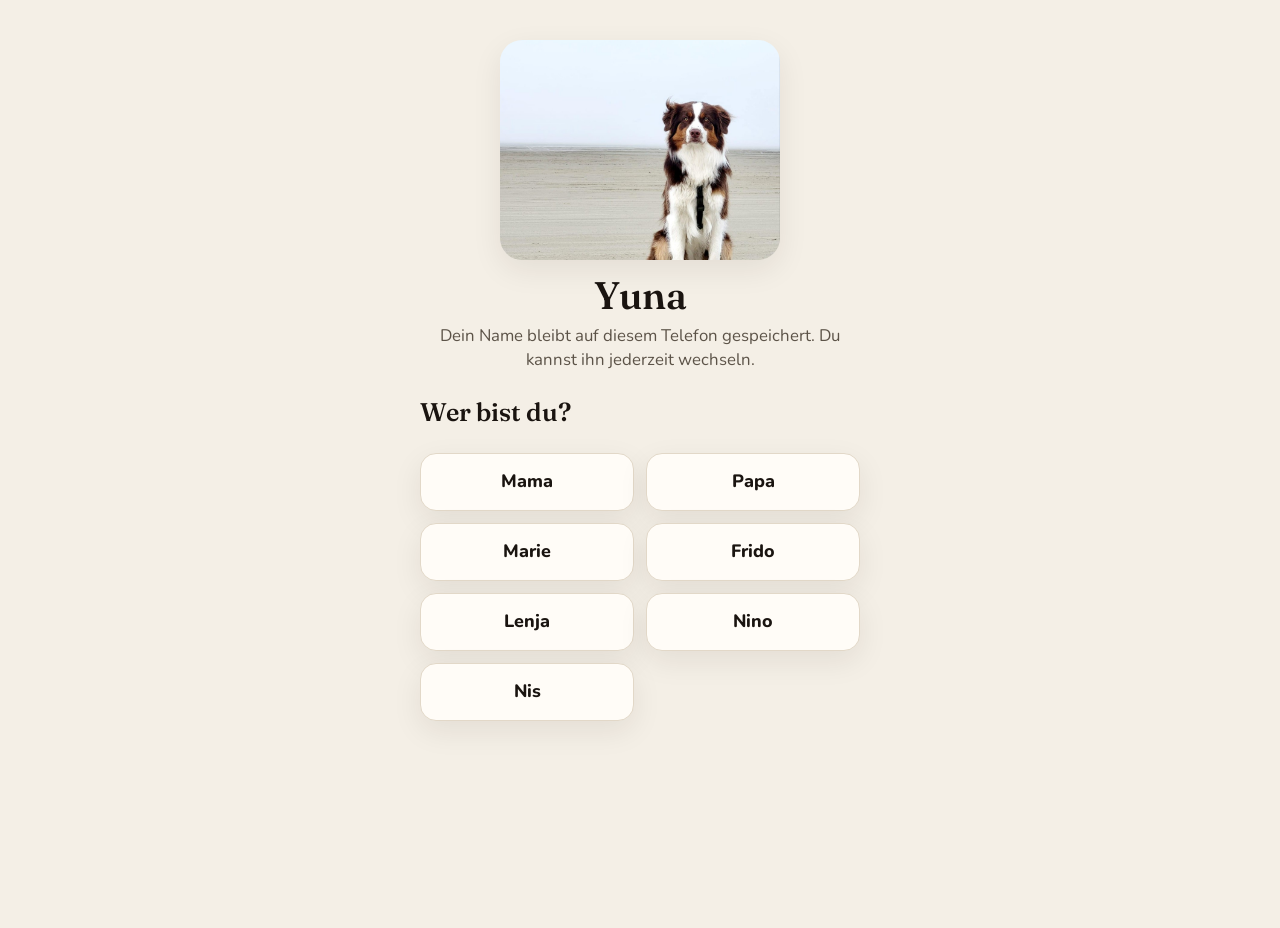
==== index.html @ d3ae162a "Yuna Handy-Fix" ====
<!doctype html>
<html lang="de">
  <head>
    <meta charset="UTF-8" />
    <meta
      name="viewport"
      content="width=device-width, initial-scale=1, viewport-fit=cover"
    />
    <meta name="theme-color" content="#F4EFE6" />
    <meta name="apple-mobile-web-app-capable" content="yes" />
    <meta name="mobile-web-app-capable" content="yes" />
    <meta name="apple-mobile-web-app-title" content="Yuna" />
    <meta
      name="description"
      content="Familien-App für Yunas Betreuung an Ausnahmetagen."
    />
    <link rel="icon" href="./favicon.svg" type="image/svg+xml" />
    <link rel="apple-touch-icon" href="./apple-touch-icon.png" />
    <link rel="preconnect" href="https://fonts.googleapis.com" />
    <link rel="preconnect" href="https://fonts.gstatic.com" crossorigin />
    <link
      href="https://fonts.googleapis.com/css2?family=Fraunces:opsz,wght@9..144,560;9..144,650&family=Nunito:wght@500;600;700;800&display=swap"
      rel="stylesheet"
    />
    <title>Yuna</title>
    <script type="module" crossorigin src="./assets/index-CwROuAny.js"></script>
    <link rel="stylesheet" crossorigin href="./assets/index-DbeU1dVy.css">
  <link rel="manifest" href="./manifest.webmanifest"></head>
  <body>
    <div id="root"></div>
  </body>
</html>
---- assets/index-DbeU1dVy.css ----
*,*:before,*:after{box-sizing:border-box}:root{--bg: #f4efe6;--bg-deep: #e8e0d0;--surface: #fffcf7;--ink: #1a1410;--ink-soft: #5c5348;--line: #e2d8c8;--sage: #2f5d4a;--sage-hover: #254a3b;--sage-soft: #e4efe8;--orange: #a14a0d;--orange-bg: #fde8d0;--green: #1b5e3b;--green-bg: #dcefe3;--rose: #8f2d2d;--rose-soft: #f8e4e0;--chip: #f3ece0;--shadow: 0 10px 30px rgba(40, 28, 12, .08);--radius: 18px;--tap: 48px;--font: "Nunito", "Segoe UI", system-ui, sans-serif;--serif: "Fraunces", Georgia, serif;color-scheme:light}html,body,#root{min-height:100%}html{background:var(--bg-deep)}body{margin:0;font-family:var(--font);font-size:17px;line-height:1.45;color:var(--ink);background:var(--bg);-webkit-font-smoothing:antialiased;text-rendering:optimizeLegibility}button,input,textarea,select{font:inherit;color:inherit}button{cursor:pointer;border:0;background:none;-webkit-tap-highlight-color:transparent;touch-action:manipulation}input,textarea{width:100%;border:1.5px solid var(--line);background:#fff;border-radius:14px;padding:12px 14px;min-height:var(--tap);font-size:16px}input:focus,textarea:focus,button:focus-visible{outline:3px solid rgba(47,93,74,.35);outline-offset:2px}textarea{min-height:88px;resize:vertical}h1,h2,h3{font-family:var(--serif);font-weight:560;margin:0}p{margin:0}.app-shell{max-width:480px;margin:0 auto;min-height:100dvh;min-height:100svh;background:var(--bg);position:relative;padding-bottom:calc(28px + env(safe-area-inset-bottom))}.sr-only{position:absolute;width:1px;height:1px;padding:0;margin:-1px;overflow:hidden;clip:rect(0,0,0,0);border:0}.btn{display:inline-flex;align-items:center;justify-content:center;gap:8px;min-height:var(--tap);padding:12px 16px;border-radius:16px;font-weight:700;text-align:center}.btn-primary{background:var(--sage);color:#fff;width:100%}.btn-primary:hover{background:var(--sage-hover)}.btn-ghost{background:var(--surface);color:var(--ink);border:1.5px solid var(--line)}.btn-danger{background:var(--rose-soft);color:var(--rose);width:100%}.btn-green{background:var(--green);color:#fff;width:100%;font-size:1.05rem;min-height:56px;padding:14px 16px}.btn[disabled]{opacity:.45}.icon-btn.sheet-close,.icon-btn.sheet-close-fixed{width:48px;height:48px;background:#fff;border:2px solid var(--ink);font-size:1.2rem}.avail-btns button.is-wide{grid-column:1 / -1}.decline-list{margin-top:16px;padding:12px;border-radius:14px;background:var(--rose-soft)}.decline-list h6{margin:0 0 6px;font-size:.92rem;font-weight:800;color:var(--rose)}.gate{min-height:100dvh;padding:calc(28px + env(safe-area-inset-top)) 20px 32px;display:flex;flex-direction:column;gap:22px}.gate-hero{text-align:center;padding-top:12px}.yuna-photo{display:block;width:min(100%,280px);max-height:320px;object-fit:cover;object-position:62% 40%;border-radius:22px;margin:0 auto;box-shadow:var(--shadow)}.gate-hero .yuna-photo{max-height:220px}.gate h1{font-size:2.4rem;margin-top:8px}.lede{color:var(--ink-soft);font-size:1.05rem}.name-grid{display:grid;grid-template-columns:1fr 1fr;gap:12px}.name-grid button{min-height:58px;border-radius:16px;background:var(--surface);border:1.5px solid var(--line);font-weight:800;font-size:1.12rem;box-shadow:var(--shadow)}.name-grid button.is-current{background:var(--sage);color:#fff;border-color:var(--sage)}.header{position:sticky;top:0;z-index:5;display:flex;align-items:center;justify-content:space-between;gap:12px;padding:calc(10px + env(safe-area-inset-top)) 16px 10px;background:color-mix(in srgb,var(--bg) 86%,transparent);-webkit-backdrop-filter:blur(10px);backdrop-filter:blur(10px)}.brand{display:flex;align-items:center;gap:10px}.brand h1{font-size:1.7rem;line-height:1}.brand p{color:var(--ink-soft);font-size:.78rem;font-weight:700;line-height:1.2;max-width:12.5rem}.user-chip{min-height:44px;padding:8px 12px;border-radius:999px;background:var(--sage-soft);color:var(--sage);font-weight:800;display:flex;flex-direction:column;align-items:flex-end;line-height:1.15}.user-chip small{font-weight:700;font-size:.7rem;color:var(--ink-soft)}.main{padding:4px 16px 120px;display:flex;flex-direction:column;gap:18px}.panel{background:var(--surface);border-radius:var(--radius);padding:14px;box-shadow:var(--shadow);border:1px solid rgba(255,255,255,.7)}.cal-head{display:flex;align-items:center;justify-content:space-between;gap:8px;margin-bottom:10px}.cal-head h2{font-size:1.25rem}.weekdays,.grid{display:grid;grid-template-columns:repeat(7,1fr);gap:4px}.weekdays span{text-align:center;font-size:.78rem;font-weight:800;color:var(--ink-soft);padding:4px 0 8px}.day-cell{min-height:52px;border-radius:14px;display:flex;flex-direction:column;align-items:center;justify-content:center;gap:2px;color:var(--ink);position:relative}.day-cell.is-empty{visibility:hidden}.day-cell.is-today .num{box-shadow:inset 0 0 0 2px var(--sage)}.day-cell.is-picked{background:var(--sage);color:#fff}.day-cell.is-picked .marker{color:#fff;border-color:#fff}.day-cell.has-day:not(.is-picked){background:var(--chip)}.day-cell.is-dim{opacity:.38}.filter-bar{display:flex;flex-direction:column;gap:8px}.load-h{font-size:1.05rem;margin:16px 0 8px}.proposal-list{list-style:none;margin:10px 0 0;padding:0;display:flex;flex-direction:column;gap:10px}.proposal-card{background:#fff;border:1.5px solid var(--line);border-radius:14px;padding:12px;display:flex;flex-direction:column;gap:6px}.proposal-card.is-chosen{border-color:var(--sage);background:var(--green-bg)}.proposal-card .btn{width:100%;text-align:center;white-space:normal;line-height:1.3;min-height:auto;padding:12px}.num{width:28px;height:28px;display:grid;place-items:center;border-radius:999px;font-weight:800}.marker{width:14px;height:14px;display:grid;place-items:center;font-size:.7rem;font-weight:800;line-height:1}.marker svg{width:12px;height:12px}.marker.neutral{color:var(--ink-soft)}.marker.orange{color:var(--orange)}.marker.green{color:var(--green)}.list-head{display:flex;align-items:baseline;justify-content:space-between;gap:8px;padding:0 4px}.list-head h2{font-size:1.2rem}.muted{color:var(--ink-soft)}.day-row{width:100%;text-align:left;display:flex;align-items:center;gap:12px;padding:12px;border-radius:16px;background:var(--surface);border:1.5px solid var(--line);min-height:72px;box-shadow:var(--shadow)}.day-row+.day-row{margin-top:10px}.day-row.is-green{border-color:#b7dcc6;background:#f4fbf6}.day-row.is-orange{border-color:#f0cba0;background:#fff8f0}.status-pill{display:inline-flex;align-items:center;gap:6px;font-size:.78rem;font-weight:800;padding:4px 8px;border-radius:999px;white-space:nowrap}.status-pill.neutral{background:var(--chip);color:var(--ink-soft)}.status-pill.orange{background:var(--orange-bg);color:var(--orange)}.status-pill.green{background:var(--green-bg);color:var(--green)}.day-row-body{flex:1;min-width:0}.day-row-body strong{display:block;font-size:1.02rem}.tags{display:flex;flex-wrap:wrap;gap:6px;margin-top:4px}.tag{font-size:.75rem;font-weight:800;padding:3px 8px;border-radius:999px}.tag-mama{color:var(--sage);background:var(--sage-soft)}.tag-marie{color:#5b3d7a;background:#efe6f8}.filter-chip{white-space:normal;text-align:left;line-height:1.3;height:auto;min-height:44px;display:flex;flex-direction:column;align-items:flex-start;gap:4px}.filter-chip svg{flex-shrink:0;opacity:.75}.filter-chip.is-on svg{opacity:1}.empty{text-align:center;padding:28px 18px 12px;display:flex;flex-direction:column;align-items:center;gap:10px}.empty .lede{text-align:left}.empty h2{font-size:1.5rem}.fab-bar{position:sticky;bottom:0;margin:8px -16px -8px;padding:12px 16px calc(12px + env(safe-area-inset-bottom));background:linear-gradient(to top,var(--bg) 70%,transparent);display:flex;flex-direction:column;gap:8px}.sheet-backdrop{position:fixed;top:0;right:0;bottom:0;left:0;background:#1c140c6b;z-index:20;display:flex;align-items:flex-end;justify-content:center}.sheet-frame{position:relative;width:min(480px,100%);max-height:90svh;display:flex;flex-direction:column;padding-top:52px;flex:0 0 auto}.sheet-close-fixed{position:absolute;top:4px;right:10px;z-index:2;box-shadow:0 4px 16px #140c0633}.sheet{width:100%;max-height:calc(90svh - 52px);overflow:auto;-webkit-overflow-scrolling:touch;background:var(--bg);border-radius:24px 24px 0 0;padding:10px 16px calc(20px + env(safe-area-inset-bottom));box-shadow:0 -12px 40px #140c062e}.sheet-handle{width:44px;height:5px;background:var(--line);border-radius:99px;margin:4px auto 10px}.sheet-head{display:flex;align-items:flex-start;justify-content:space-between;gap:12px;margin-bottom:12px}.sheet-head h2{font-size:1.35rem}.banner{border-radius:16px;padding:12px 14px;font-weight:700;margin-bottom:14px}.banner.green{background:var(--green-bg);color:var(--green)}.banner.orange{background:var(--orange-bg);color:var(--orange)}.banner.neutral{background:var(--chip);color:var(--ink-soft)}.block{background:var(--surface);border-radius:var(--radius);padding:14px;margin-bottom:14px;border:1px solid var(--line)}.block h3{font-size:1.2rem;margin-bottom:4px}.slot{border:1.5px solid var(--line);border-radius:16px;padding:12px;margin:12px 0;background:#fff}.slot.is-proposed{background:var(--orange-bg);border-color:#f0cba0}.slot.is-confirmed{background:var(--green-bg);border-color:#b7dcc6}.slot-section{margin-top:12px;padding:12px;border-radius:14px}.slot-section h5{margin:0 0 8px;font-family:var(--serif);font-size:1.02rem;font-weight:560;line-height:1.3}.slot-section.is-info{background:#f4f1ea;border:1.5px dashed var(--line)}.slot-section.is-final{background:#eef6f1;border:2px solid var(--sage)}.section-kicker{font-size:.78rem;font-weight:800;letter-spacing:.02em;text-transform:uppercase;color:var(--ink-soft);margin:0 0 8px}.sent-flash{margin:8px 0 0;font-weight:800;color:var(--sage)}.geklaert-check{display:flex;align-items:flex-start;gap:12px;background:var(--green-bg);border:2px solid var(--green);border-radius:16px;padding:14px;font-weight:800;font-size:1.02rem;line-height:1.35}.geklaert-check input{width:26px;height:26px;min-height:26px;margin-top:2px;flex-shrink:0;accent-color:var(--green)}.passt-so{margin-top:12px;display:flex;flex-direction:column;gap:8px}.passt-so .btn{width:100%}.slot-head{display:flex;align-items:center;justify-content:space-between;gap:8px;margin-bottom:10px}.slot-head h4{margin:0;font-size:1.05rem}.field-label{display:block;font-weight:800;font-size:.86rem;margin:12px 0 6px}.avail-btns{display:grid;grid-template-columns:1fr 1fr;gap:8px}.avail-btns button{min-height:52px;border-radius:14px;border:1.5px solid var(--line);background:#fff;font-weight:800}.avail-btns button.is-yes{background:var(--sage-soft);border-color:var(--sage);color:var(--sage)}.avail-btns button.is-no{background:var(--rose-soft);border-color:var(--rose);color:var(--rose)}.who-list{margin:10px 0 0;padding:0;list-style:none;display:flex;flex-direction:column;gap:4px;color:var(--ink-soft);font-size:.92rem}.chips{display:flex;flex-wrap:wrap;gap:8px}.chip{min-height:44px;padding:8px 12px;border-radius:999px;border:1.5px solid var(--line);background:#fff;font-weight:800}.chip.is-on{background:var(--sage);color:#fff;border-color:var(--sage)}.chip.is-extra{background:#e7eef6;border-color:#9bb3cc;color:#23415f}.chip.is-extra.is-on{background:#2b4d6f;color:#fff;border-color:#2b4d6f}.chip-x{margin-left:4px}.checks{display:flex;flex-direction:column;gap:8px}.check{display:flex;align-items:center;gap:12px;min-height:52px;padding:8px 12px;border-radius:14px;background:#fff;border:1.5px solid var(--line);font-weight:800;text-align:left}.check.is-on{background:var(--sage-soft);border-color:var(--sage)}.check .box{width:26px;height:26px;border-radius:8px;border:2px solid var(--sage);display:grid;place-items:center;flex-shrink:0;background:#fff}.check.is-on .box{background:var(--sage);color:#fff}.notes{display:flex;flex-direction:column;gap:10px}.note{background:var(--chip);border-radius:14px;padding:10px 12px}.note strong{display:block;font-size:.92rem}.note time{color:var(--ink-soft);font-size:.78rem;font-weight:700}.note-form{display:flex;flex-direction:column;gap:8px}.picked-dates{display:flex;flex-wrap:wrap;gap:8px;margin:8px 0 12px}.toast{position:fixed;left:50%;bottom:calc(24px + env(safe-area-inset-bottom));transform:translate(-50%);background:var(--ink);color:#fff;padding:12px 16px;border-radius:14px;z-index:40;width:min(420px,calc(100% - 32px));font-weight:700;text-align:center}.install{background:var(--sage-soft);color:var(--sage);border-radius:14px;padding:10px 12px;font-weight:700;font-size:.92rem}.stack{display:flex;flex-direction:column;gap:10px}.row{display:flex;gap:8px}.grow{flex:1}.confirm{background:var(--rose-soft);border-radius:14px;padding:12px;margin-top:8px}@media(prefers-reduced-motion:reduce){*,*:before,*:after{animation:none!important;transition:none!important}}
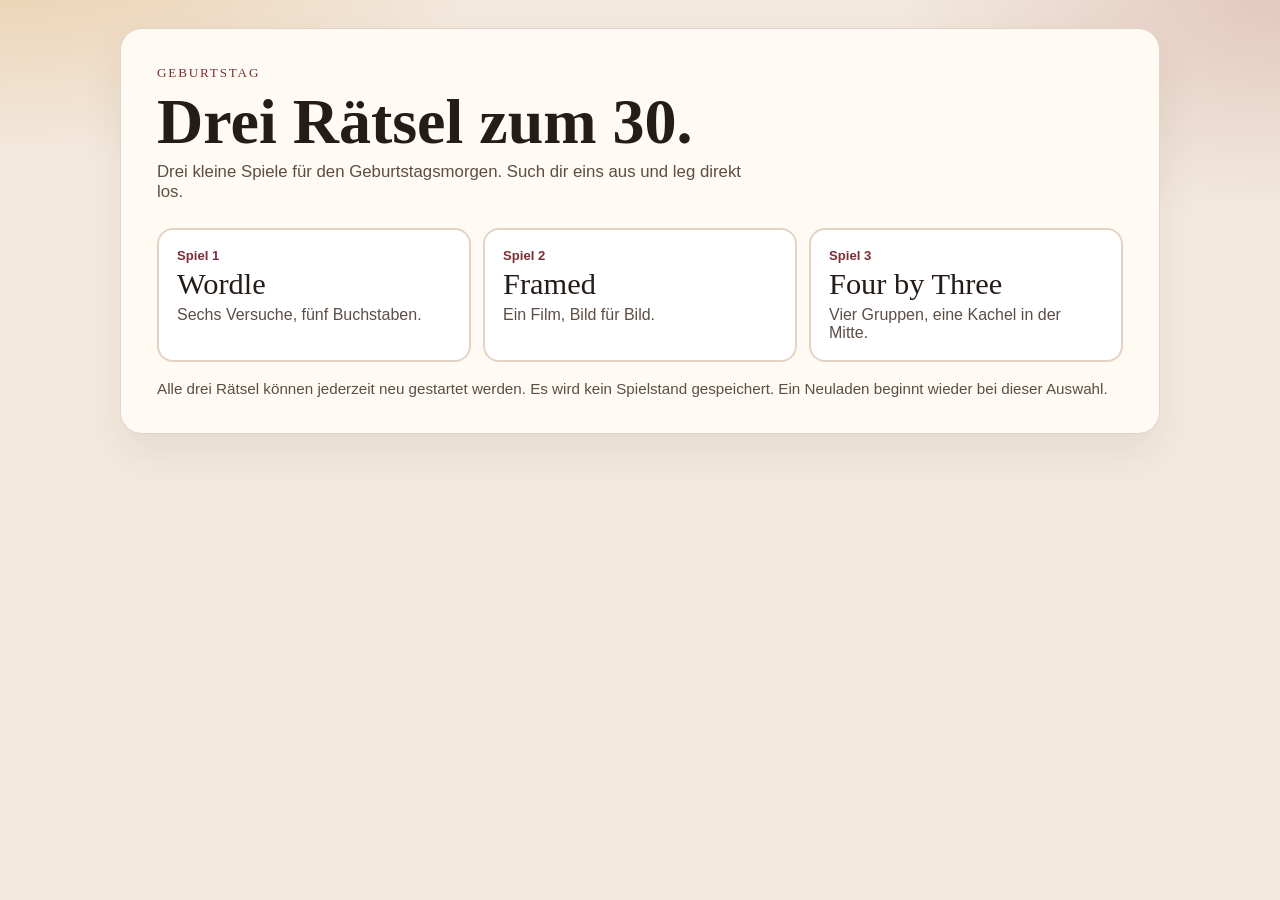
==== commit f23d885b: "Drei Raetsel zum 30. auf die Startseite legen, Yuna unter /yuna/ behalten. Co-authored-by: Cursor <c" ====
--- a/index.html
+++ b/index.html
@@ -1,33 +1,17 @@
-<!doctype html>
-<html lang="de">
-  <head>
-    <meta charset="UTF-8" />
-    <meta
-      name="viewport"
-      content="width=device-width, initial-scale=1, viewport-fit=cover"
-    />
-    <meta name="theme-color" content="#F4EFE6" />
-    <meta name="apple-mobile-web-app-capable" content="yes" />
-    <meta name="mobile-web-app-capable" content="yes" />
-    <meta name="apple-mobile-web-app-title" content="Yuna" />
-    <meta
-      name="description"
-      content="Familien-App für Yunas Betreuung an Ausnahmetagen."
-    />
-    <link rel="icon" href="./favicon.svg" type="image/svg+xml" />
-    <link rel="apple-touch-icon" href="./apple-touch-icon.png" />
-    <link rel="preconnect" href="https://fonts.googleapis.com" />
-    <link rel="preconnect" href="https://fonts.gstatic.com" crossorigin />
-    <link
-      href="https://fonts.googleapis.com/css2?family=Fraunces:opsz,wght@9..144,560;9..144,650&family=Nunito:wght@500;600;700;800&display=swap"
-      rel="stylesheet"
-    />
-    <title>Yuna</title>
-    <script type="module" crossorigin src="./assets/index-CwROuAny.js"></script>
-    <link rel="stylesheet" crossorigin href="./assets/index-DbeU1dVy.css">
-  <link rel="manifest" href="./manifest.webmanifest"></head>
-  <body>
-    <div id="root"></div>-
-  </body>
-</html>
+<!doctype html>
+<html lang="de">
+  <head>
+    <meta charset="utf-8" />
+    <meta name="viewport" content="width=device-width, initial-scale=1" />
+    <meta name="description" content="Drei Rätsel zum 30. Wordle, Framed und Four by Three, ohne gespeicherten Spielstand." />
+    <meta name="theme-color" content="#f3eadf" />
+    <title>Drei Rätsel zum 30.</title>
+    <link rel="icon" href="favicon.svg" type="image/svg+xml" />
+    <link rel="stylesheet" href="css/styles.css" />
+  </head>
+  <body>
+    <a class="skip" href="#app">Zum Inhalt</a>
+    <div id="app"></div>
+    <script type="module" src="js/main.js"></script>
+  </body>
+</html>
--- a/css/styles.css
+++ b/css/styles.css
@@ -0,0 +1,378 @@
+:root {
+  color-scheme: light;
+  --ink: #241c18;
+  --muted: #5c4e45;
+  --paper: #fffaf3;
+  --wash: #f3eadf;
+  --line: #e4d3c2;
+  --berry: #7c2f36;
+  --pine: #1e5c45;
+  --amber: #c9842a;
+  --amber-deep: #8a5410;
+  --stone: #5e554f;
+  --focus: #1d4e89;
+  --shadow: 0 18px 40px rgba(70, 42, 24, 0.08);
+  font-family: "Segoe UI", "Helvetica Neue", sans-serif;
+}
+
+* { box-sizing: border-box; }
+
+[hidden] { display: none !important; }
+
+body {
+  margin: 0;
+  min-height: 100vh;
+  color: var(--ink);
+  background:
+    radial-gradient(920px 440px at 0% -10%, rgba(232, 196, 154, 0.85), transparent 58%),
+    radial-gradient(760px 420px at 100% 0%, rgba(184, 112, 104, 0.28), transparent 52%),
+    var(--wash);
+}
+
+.skip {
+  position: absolute;
+  left: 12px;
+  top: 12px;
+  transform: translateY(-140%);
+  background: var(--ink);
+  color: var(--paper);
+  padding: 8px 12px;
+  border-radius: 8px;
+  z-index: 5;
+}
+
+.skip:focus { transform: none; }
+
+#app {
+  width: min(1040px, calc(100% - 28px));
+  margin: 0 auto;
+  padding: 28px 0 48px;
+}
+
+h1, h2, h3, .choice-title, .topbar-title, .eyebrow {
+  font-family: "Palatino Linotype", Palatino, Georgia, serif;
+}
+
+h1 {
+  margin: 0 0 8px;
+  font-size: clamp(2.2rem, 6vw, 4rem);
+  line-height: 1.02;
+  font-weight: 650;
+}
+
+h2 { margin: 0 0 8px; font-size: 1.45rem; }
+h3 { margin: 18px 0 8px; font-size: 1.2rem; }
+
+p { margin: 0; }
+
+.home, .panel {
+  background: var(--paper);
+  border: 1px solid var(--line);
+  border-radius: 22px;
+  box-shadow: var(--shadow);
+  padding: clamp(18px, 3vw, 36px);
+}
+
+.eyebrow {
+  margin: 0 0 8px;
+  color: var(--berry);
+  letter-spacing: 0.14em;
+  text-transform: uppercase;
+  font-size: 0.82rem;
+}
+
+.lede {
+  max-width: 38rem;
+  color: var(--muted);
+  font-size: 1.05rem;
+}
+
+.choices {
+  display: grid;
+  gap: 12px;
+  margin: 26px 0 18px;
+}
+
+.choice {
+  display: flex;
+  flex-direction: column;
+  align-items: flex-start;
+  gap: 4px;
+  min-height: 112px;
+  padding: 18px;
+  text-align: left;
+  border: 2px solid var(--line);
+  border-radius: 16px;
+  background: #fff;
+  color: var(--ink);
+  cursor: pointer;
+}
+
+.choice:hover { border-color: #c8a489; background: #fff7ee; }
+.choice-kicker { color: var(--berry); font-size: 0.82rem; font-weight: 700; }
+.choice-title { font-size: clamp(1.5rem, 3vw, 1.9rem); }
+.choice-text { color: var(--muted); }
+
+.footnote { color: var(--muted); font-size: 0.95rem; }
+
+.topbar {
+  display: flex;
+  align-items: center;
+  justify-content: space-between;
+  gap: 12px;
+  margin-bottom: 14px;
+}
+
+.topbar-title { margin: 0; font-size: 1.15rem; }
+
+button, .title-input, .copy-fallback {
+  font: inherit;
+  color: inherit;
+}
+
+button {
+  border: 0;
+  border-radius: 12px;
+  cursor: pointer;
+}
+
+.back, .secondary, .primary {
+  min-height: 48px;
+  padding: 10px 14px;
+}
+
+.back, .secondary {
+  background: #fff;
+  border: 2px solid var(--line);
+}
+
+.primary {
+  background: var(--ink);
+  color: var(--paper);
+}
+
+button:disabled {
+  cursor: not-allowed;
+  opacity: 0.45;
+}
+
+.panel { display: grid; gap: 14px; }
+.panel h1 { font-size: clamp(2rem, 5vw, 2.8rem); }
+
+.grid {
+  display: grid;
+  gap: 8px;
+  width: min(100%, 360px);
+  margin: 4px auto;
+}
+
+.grid-row { display: grid; grid-template-columns: repeat(5, minmax(0, 1fr)); gap: 8px; }
+
+.cell {
+  position: relative;
+  aspect-ratio: 1;
+  display: grid;
+  place-items: center;
+  border: 2px solid #cbbbaa;
+  border-radius: 10px;
+  background: #fff;
+  font-size: clamp(1.15rem, 5vw, 1.7rem);
+  font-weight: 750;
+}
+
+.cell.is-filled { border-color: #8d7564; }
+.cell-mark { position: absolute; right: 5px; bottom: 2px; font-size: 0.78rem; line-height: 1; }
+.cell.is-correct, .swatch.is-correct, .key.is-correct { background: var(--pine); color: #f7f3ea; border-color: var(--pine); }
+.cell.is-present, .swatch.is-present, .key.is-present {
+  background: repeating-linear-gradient(135deg, #e0a24a, #e0a24a 7px, #c9842a 7px, #c9842a 14px);
+  color: #1c140c;
+  border-color: var(--amber-deep);
+}
+.cell.is-absent, .swatch.is-absent, .key.is-absent { background: var(--stone); color: #f7f3ea; border-color: var(--stone); }
+
+.legend {
+  display: flex;
+  flex-wrap: wrap;
+  gap: 10px 16px;
+  margin: 0;
+  padding: 0;
+  list-style: none;
+  color: var(--muted);
+  font-size: 0.92rem;
+}
+
+.legend li { display: flex; align-items: center; gap: 6px; }
+.swatch {
+  width: 1.4rem;
+  height: 1.4rem;
+  display: grid;
+  place-items: center;
+  border-radius: 4px;
+  border: 2px solid transparent;
+  font-size: 0.8rem;
+}
+
+.keyboard { display: grid; gap: 6px; width: min(100%, 520px); margin: 0 auto; }
+.key-row { display: flex; justify-content: center; gap: 4px; }
+.key {
+  min-width: 28px;
+  min-height: 48px;
+  padding: 6px 4px;
+  flex: 1;
+  background: #efe4d6;
+  border-radius: 8px;
+  font-weight: 700;
+}
+.key-wide { flex: 1.5; font-size: 0.82rem; }
+
+.live {
+  min-height: 1.4em;
+  font-weight: 650;
+}
+
+.result {
+  display: grid;
+  gap: 8px;
+  padding: 14px;
+  border-radius: 14px;
+  background: #f7efe4;
+  border: 1px solid var(--line);
+}
+
+.share-box { display: grid; gap: 8px; }
+.fallback { display: grid; gap: 6px; }
+.copy-fallback {
+  width: 100%;
+  padding: 8px;
+  border-radius: 8px;
+  border: 2px solid var(--line);
+  background: #fff;
+}
+
+.counter { font-weight: 750; }
+.steps {
+  display: flex;
+  gap: 8px;
+  margin: 0;
+  padding: 0;
+  list-style: none;
+}
+.steps li {
+  width: 2rem;
+  height: 2rem;
+  display: grid;
+  place-items: center;
+  border-radius: 999px;
+  border: 2px solid #cbbbaa;
+  font-weight: 750;
+}
+.steps .is-current { background: var(--ink); color: var(--paper); border-color: var(--ink); }
+.steps .is-done { background: #efe4d6; }
+
+.shot-wrap {
+  display: grid;
+  place-items: center;
+  min-height: 180px;
+  border-radius: 16px;
+  background: #231c18;
+  overflow: hidden;
+}
+.shot {
+  width: 100%;
+  max-height: min(62vh, 540px);
+  object-fit: contain;
+}
+.missing {
+  margin: 16px;
+  color: #f7f1e6;
+}
+
+.guess-form, .form-actions { display: grid; gap: 8px; }
+.title-input {
+  width: 100%;
+  min-height: 48px;
+  padding: 10px 12px;
+  border-radius: 12px;
+  border: 2px solid #cbbbaa;
+  background: #fff;
+}
+
+.board {
+  display: grid;
+  grid-template-columns: repeat(3, minmax(0, 1fr));
+  gap: 8px;
+}
+.word-tile, .word-gap { min-height: 78px; }
+.word-tile {
+  position: relative;
+  display: flex;
+  flex-direction: column;
+  align-items: center;
+  justify-content: center;
+  gap: 4px;
+  padding: 8px;
+  border: 2px solid #cbbbaa;
+  border-radius: 14px;
+  background: #fff;
+  font-weight: 750;
+}
+.word-label { font-size: clamp(0.78rem, 2.5vw, 1rem); text-align: center; overflow-wrap: anywhere; }
+.hub-tag, .picked-tag { font-size: 0.72rem; font-weight: 700; letter-spacing: 0.04em; text-transform: uppercase; }
+.hub-tag { color: var(--berry); }
+.picked-tag { color: var(--focus); }
+.word-tile.is-selected {
+  border-color: var(--focus);
+  background: #eef4fb;
+  box-shadow: inset 0 0 0 2px var(--focus);
+}
+.word-tile.is-hub { background: #fff6ea; }
+.word-gap { visibility: hidden; }
+
+.solved-list { display: grid; gap: 8px; }
+.solved-card {
+  padding: 12px 14px;
+  border-radius: 14px;
+  background: #f7efe4;
+  border: 1px solid var(--line);
+  display: grid;
+  gap: 4px;
+}
+.solved-words { font-weight: 750; }
+
+.is-flipping { animation: flip 420ms ease; }
+.is-shaking { animation: shake 380ms ease; }
+
+@keyframes flip {
+  0% { transform: rotateX(0); }
+  50% { transform: rotateX(90deg); }
+  100% { transform: rotateX(0); }
+}
+@keyframes shake {
+  0%, 100% { transform: translateX(0); }
+  25% { transform: translateX(-6px); }
+  75% { transform: translateX(6px); }
+}
+
+:focus-visible {
+  outline: 3px solid var(--focus);
+  outline-offset: 3px;
+}
+
+@media (min-width: 800px) {
+  .choices { grid-template-columns: repeat(3, 1fr); }
+  .guess-form { grid-template-columns: 1fr auto; align-items: center; }
+  .form-actions { grid-auto-flow: column; }
+}
+
+@media (max-width: 420px) {
+  .key { min-width: 0; padding-inline: 2px; font-size: 0.78rem; }
+  .topbar { align-items: stretch; flex-direction: column; }
+}
+
+@media (prefers-reduced-motion: reduce) {
+  *, *::before, *::after {
+    animation-duration: 0.01ms !important;
+    animation-iteration-count: 1 !important;
+    transition-duration: 0.01ms !important;
+  }
+}
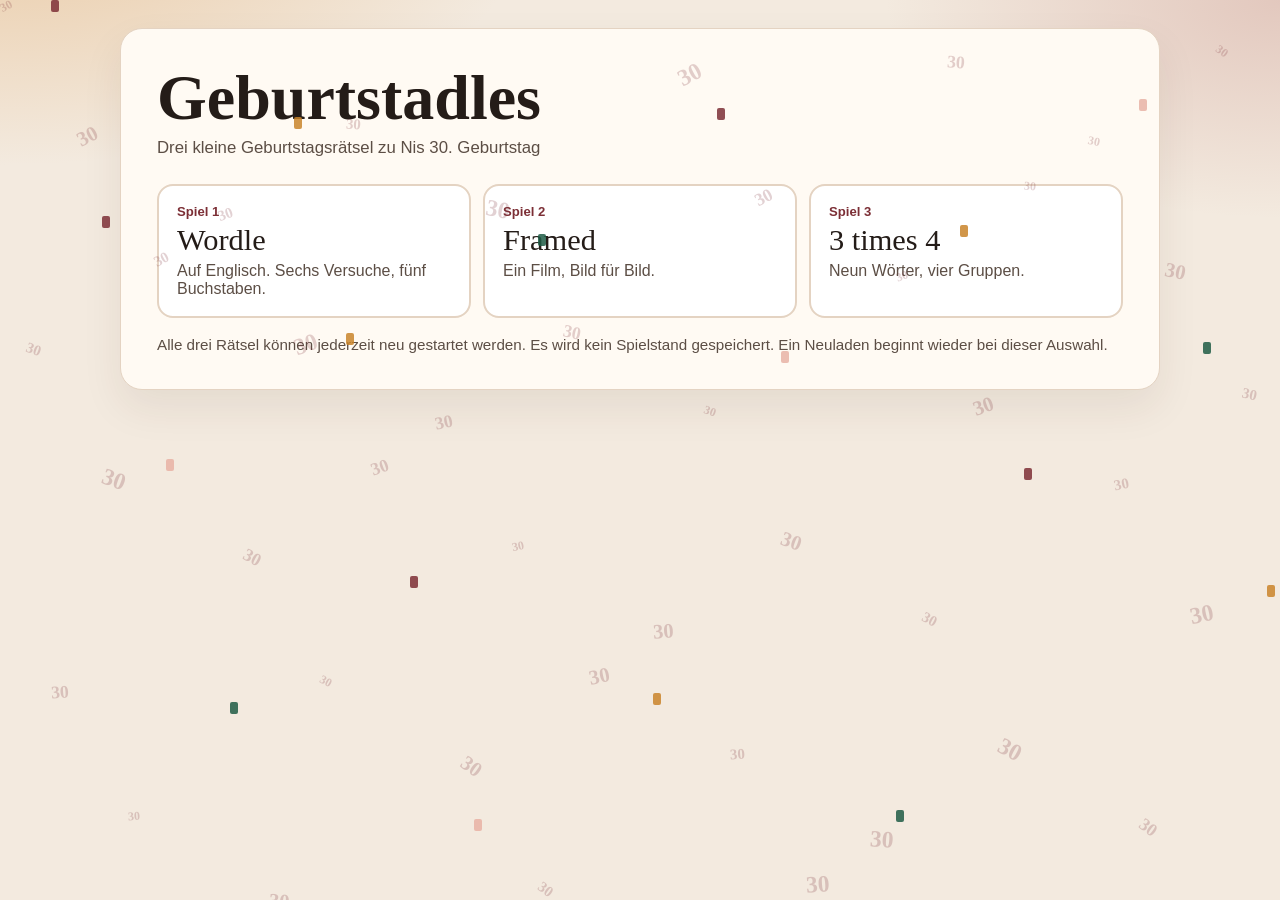
==== commit 4984f1fc: "Geburtstadles: Godzilla 30 weiterraeten lassen, Wordle als Englisch markieren und 3 times 4 ohne mar" ====
--- a/index.html
+++ b/index.html
@@ -3,14 +3,15 @@
   <head>
     <meta charset="utf-8" />
     <meta name="viewport" content="width=device-width, initial-scale=1" />
-    <meta name="description" content="Drei Rätsel zum 30. Wordle, Framed und Four by Three, ohne gespeicherten Spielstand." />
+    <meta name="description" content="Geburtstadles. Drei kleine Geburtstagsrätsel zu Nis 30. Geburtstag, ohne gespeicherten Spielstand." />
     <meta name="theme-color" content="#f3eadf" />
-    <title>Drei Rätsel zum 30.</title>
+    <title>Geburtstadles</title>
     <link rel="icon" href="favicon.svg" type="image/svg+xml" />
     <link rel="stylesheet" href="css/styles.css" />
   </head>
   <body>
     <a class="skip" href="#app">Zum Inhalt</a>
+    <div class="festive" id="festive" aria-hidden="true"></div>
     <div id="app"></div>
     <script type="module" src="js/main.js"></script>
   </body>
--- a/css/styles.css
+++ b/css/styles.css
@@ -29,6 +29,41 @@
     var(--wash);
 }
 
+.festive {
+  position: fixed;
+  inset: 0;
+  z-index: 2;
+  overflow: hidden;
+  pointer-events: none;
+}
+
+.thirty {
+  position: absolute;
+  color: rgba(124, 47, 54, 0.22);
+  font-family: "Palatino Linotype", Palatino, Georgia, serif;
+  font-weight: 700;
+  line-height: 1;
+}
+
+.confetti {
+  position: absolute;
+  width: 8px;
+  height: 12px;
+  border-radius: 2px;
+  opacity: 0.85;
+  animation: confetti-fall linear infinite;
+}
+
+.tone-0 { background: #7c2f36; }
+.tone-1 { background: #c9842a; }
+.tone-2 { background: #1e5c45; }
+.tone-3 { background: #e7b2a4; }
+
+@keyframes confetti-fall {
+  0% { transform: translateY(-8vh) rotate(0deg); }
+  100% { transform: translateY(108vh) rotate(280deg); }
+}
+
 .skip {
   position: absolute;
   left: 12px;
@@ -44,6 +79,8 @@
 .skip:focus { transform: none; }
 
 #app {
+  position: relative;
+  z-index: 1;
   width: min(1040px, calc(100% - 28px));
   margin: 0 auto;
   padding: 28px 0 48px;
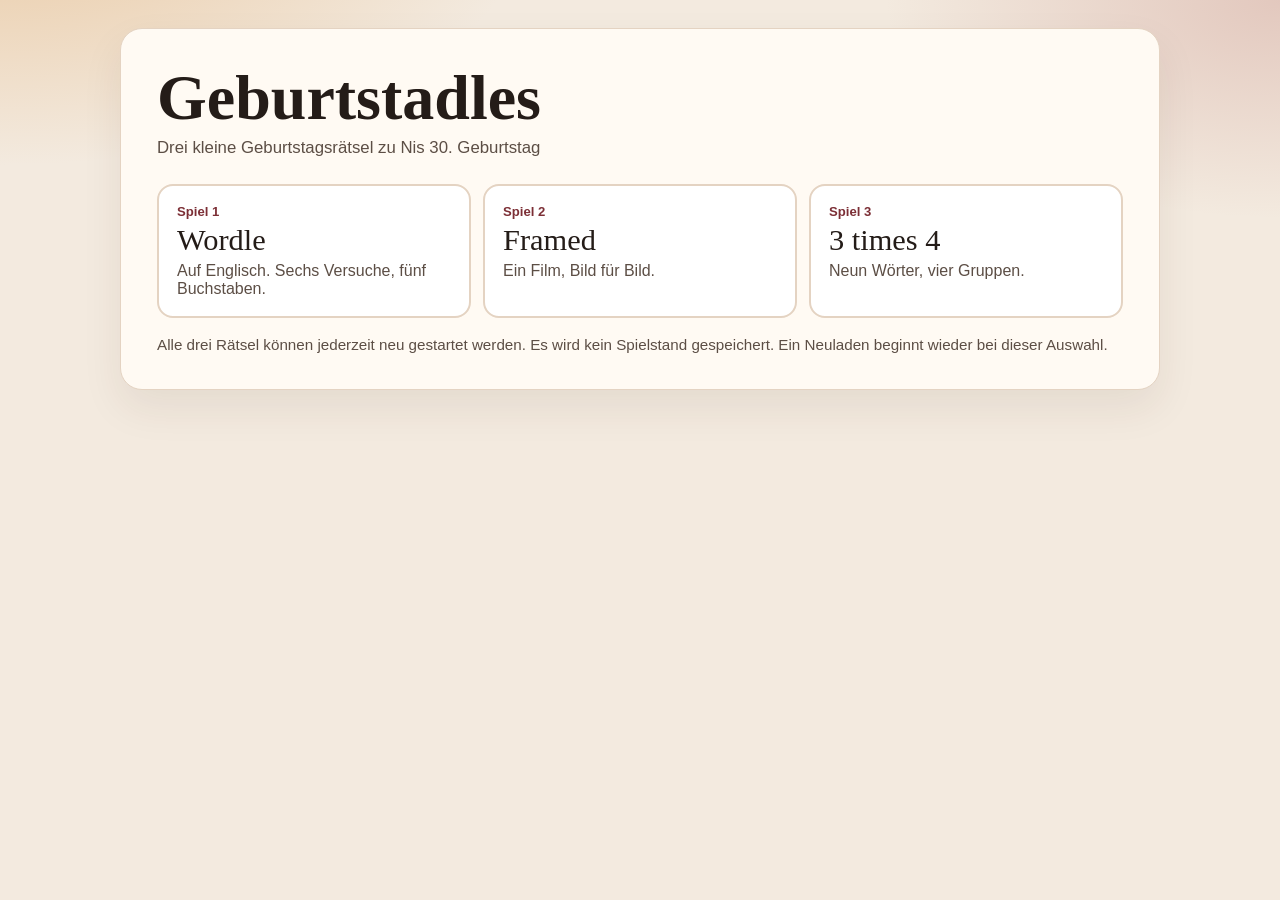
==== commit 02afc252: "Verordnungs-Satz streichen und geloeste Kategorien farblich unterscheiden. Co-authored-by: Cursor <c" ====
--- a/index.html
+++ b/index.html
@@ -7,12 +7,12 @@
     <meta name="theme-color" content="#f3eadf" />
     <title>Geburtstadles</title>
     <link rel="icon" href="favicon.svg" type="image/svg+xml" />
-    <link rel="stylesheet" href="css/styles.css" />
+    <link rel="stylesheet" href="css/styles.css?v=5" />
   </head>
   <body>
     <a class="skip" href="#app">Zum Inhalt</a>
     <div class="festive" id="festive" aria-hidden="true"></div>
     <div id="app"></div>
-    <script type="module" src="js/main.js"></script>
+    <script type="module" src="js/main.js?v=5"></script>
   </body>
 </html>
--- a/css/styles.css
+++ b/css/styles.css
@@ -37,31 +37,40 @@
   pointer-events: none;
 }
 
-.thirty {
-  position: absolute;
-  color: rgba(124, 47, 54, 0.22);
-  font-family: "Palatino Linotype", Palatino, Georgia, serif;
-  font-weight: 700;
-  line-height: 1;
-}
-
 .confetti {
   position: absolute;
+  width: 6px;
+  height: 12px;
+  border-radius: 1px;
+  opacity: 0;
+  animation: burst var(--life, 2s) ease-out forwards;
+}
+
+.confetti.round {
   width: 8px;
-  height: 12px;
-  border-radius: 2px;
-  opacity: 0.85;
-  animation: confetti-fall linear infinite;
+  height: 8px;
+  border-radius: 50%;
+}
+
+.confetti.drift {
+  animation-name: drift;
+  animation-timing-function: linear;
 }
 
 .tone-0 { background: #7c2f36; }
 .tone-1 { background: #c9842a; }
 .tone-2 { background: #1e5c45; }
-.tone-3 { background: #e7b2a4; }
-
-@keyframes confetti-fall {
-  0% { transform: translateY(-8vh) rotate(0deg); }
-  100% { transform: translateY(108vh) rotate(280deg); }
+.tone-3 { background: #f0d2a8; }
+
+@keyframes burst {
+  0% { opacity: 1; transform: translate3d(0, 0, 0) rotate(0deg) scale(0.5); }
+  20% { opacity: 1; transform: translate3d(var(--dx), var(--dy), 0) rotate(var(--spin)) scale(1); }
+  100% { opacity: 0; transform: translate3d(calc(var(--dx) * 0.3), calc(var(--dy) + 46vh), 0) rotate(calc(var(--spin) * 1.7)); }
+}
+
+@keyframes drift {
+  0% { opacity: 0.9; transform: translate3d(0, 0, 0) rotate(0deg); }
+  100% { opacity: 0.15; transform: translate3d(var(--dx), 108vh, 0) rotate(var(--spin)); }
 }
 
 .skip {
@@ -374,6 +383,10 @@
   display: grid;
   gap: 4px;
 }
+.solved-year { background: #f6d5d2; border-color: #c47c78; }
+.solved-begin { background: #f8e6bc; border-color: #c29a4a; }
+.solved-reverse { background: #d5eadc; border-color: #6a9e7c; }
+.solved-eu { background: #d7e3f6; border-color: #7d96c6; }
 .solved-words { font-weight: 750; }
 
 .is-flipping { animation: flip 420ms ease; }
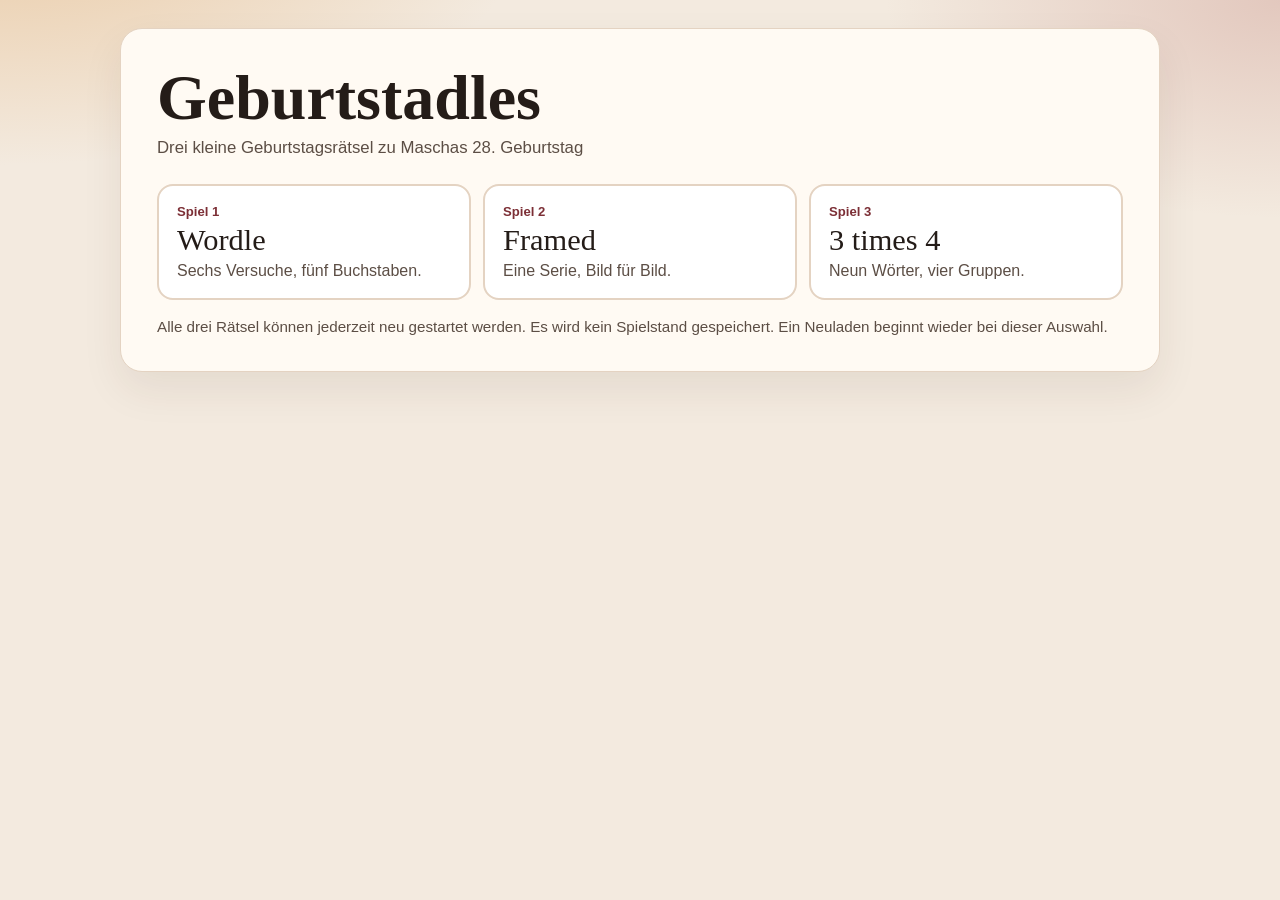
==== commit badeca9e: "Maschas Raetsel einsetzen: Kaffe, Gilmore Girls und die Gruppen um Mascha. Co-authored-by: Cursor <c" ====
--- a/index.html
+++ b/index.html
@@ -3,16 +3,16 @@
   <head>
     <meta charset="utf-8" />
     <meta name="viewport" content="width=device-width, initial-scale=1" />
-    <meta name="description" content="Geburtstadles. Drei kleine Geburtstagsrätsel zu Nis 30. Geburtstag, ohne gespeicherten Spielstand." />
+    <meta name="description" content="Geburtstadles. Drei kleine Geburtstagsrätsel zu Maschas 28. Geburtstag, ohne gespeicherten Spielstand." />
     <meta name="theme-color" content="#f3eadf" />
     <title>Geburtstadles</title>
     <link rel="icon" href="favicon.svg" type="image/svg+xml" />
-    <link rel="stylesheet" href="css/styles.css?v=5" />
+    <link rel="stylesheet" href="css/styles.css?v=7" />
   </head>
   <body>
     <a class="skip" href="#app">Zum Inhalt</a>
     <div class="festive" id="festive" aria-hidden="true"></div>
     <div id="app"></div>
-    <script type="module" src="js/main.js?v=5"></script>
+    <script type="module" src="js/main.js?v=7"></script>
   </body>
 </html>
--- a/css/styles.css
+++ b/css/styles.css
@@ -384,9 +384,9 @@
   gap: 4px;
 }
 .solved-year { background: #f6d5d2; border-color: #c47c78; }
-.solved-begin { background: #f8e6bc; border-color: #c29a4a; }
-.solved-reverse { background: #d5eadc; border-color: #6a9e7c; }
-.solved-eu { background: #d7e3f6; border-color: #7d96c6; }
+.solved-names { background: #f8e6bc; border-color: #c29a4a; }
+.solved-six { background: #d5eadc; border-color: #6a9e7c; }
+.solved-kids { background: #d7e3f6; border-color: #7d96c6; }
 .solved-words { font-weight: 750; }
 
 .is-flipping { animation: flip 420ms ease; }
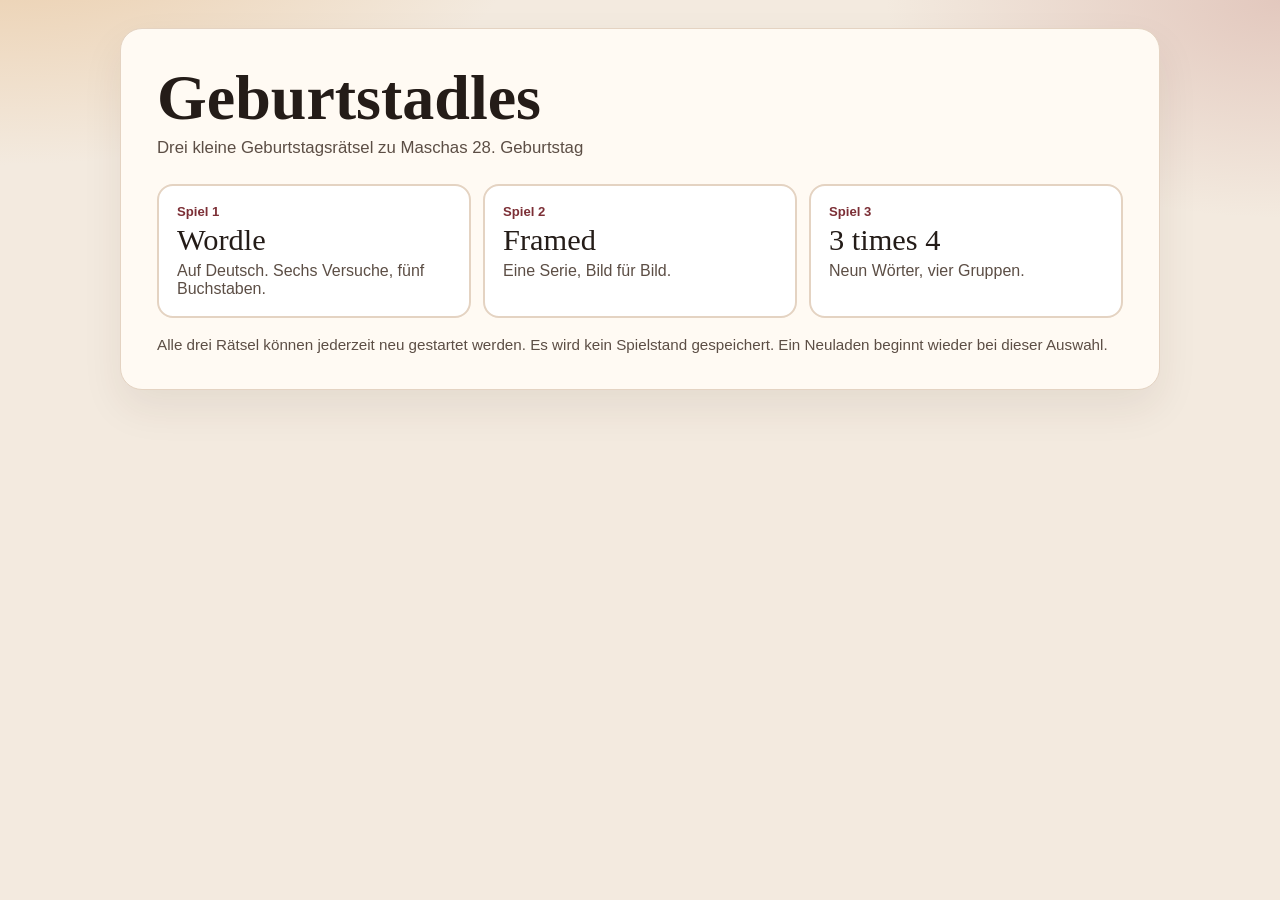
==== commit c9befde1: "Wordle-Versuche nur noch gegen deutsche Woerter pruefen. Co-authored-by: Cursor <cursoragent@cursor." ====
--- a/index.html
+++ b/index.html
@@ -13,6 +13,6 @@
     <a class="skip" href="#app">Zum Inhalt</a>
     <div class="festive" id="festive" aria-hidden="true"></div>
     <div id="app"></div>
-    <script type="module" src="js/main.js?v=7"></script>
+    <script type="module" src="js/main.js?v=8"></script>
   </body>
 </html>
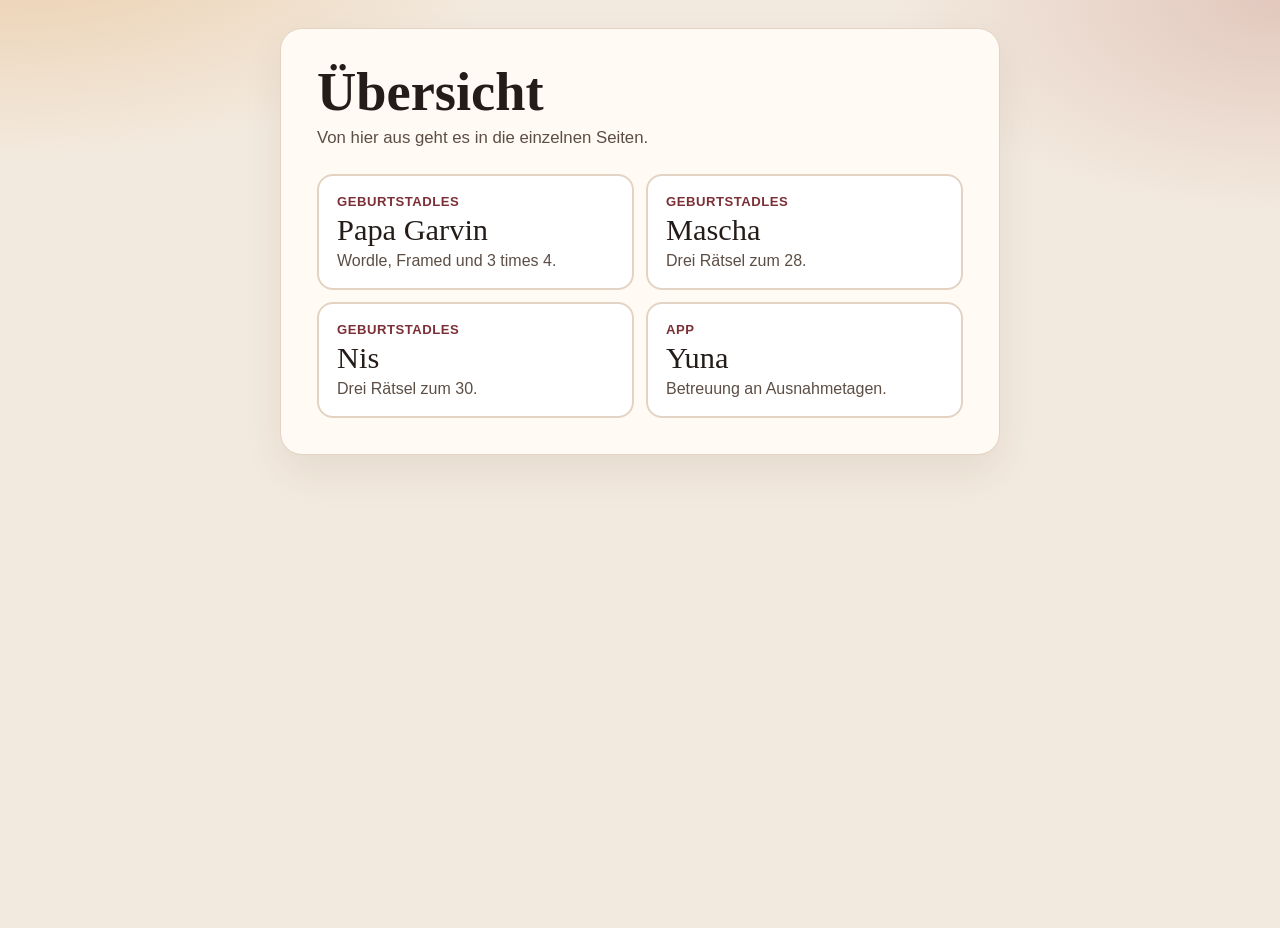
==== commit b060c841: "Übersicht auf die Startseite legen und die Rätsel als Unterseiten führen. Co-authored-by: Cursor <cu" ====
--- a/index.html
+++ b/index.html
@@ -3,16 +3,39 @@
   <head>
     <meta charset="utf-8" />
     <meta name="viewport" content="width=device-width, initial-scale=1" />
-    <meta name="description" content="Geburtstadles. Drei kleine Geburtstagsrätsel zu Maschas 28. Geburtstag, ohne gespeicherten Spielstand." />
+    <meta name="description" content="Übersicht der Seiten von Lenja Vollmer." />
     <meta name="theme-color" content="#f3eadf" />
-    <title>Geburtstadles</title>
+    <title>Übersicht</title>
     <link rel="icon" href="favicon.svg" type="image/svg+xml" />
-    <link rel="stylesheet" href="css/styles.css?v=7" />
+    <link rel="stylesheet" href="css/menu.css" />
   </head>
   <body>
-    <a class="skip" href="#app">Zum Inhalt</a>
-    <div class="festive" id="festive" aria-hidden="true"></div>
-    <div id="app"></div>
-    <script type="module" src="js/main.js?v=8"></script>
+    <a class="skip" href="#menu">Zum Inhalt</a>
+    <main class="sheet" id="menu">
+      <h1>Übersicht</h1>
+      <p class="lede">Von hier aus geht es in die einzelnen Seiten.</p>
+      <nav class="choices" aria-label="Unterseiten">
+        <a class="choice" href="garvin/">
+          <span class="choice-kicker">Geburtstadles</span>
+          <span class="choice-title">Papa Garvin</span>
+          <span class="choice-text">Wordle, Framed und 3 times 4.</span>
+        </a>
+        <a class="choice" href="mascha/">
+          <span class="choice-kicker">Geburtstadles</span>
+          <span class="choice-title">Mascha</span>
+          <span class="choice-text">Drei Rätsel zum 28.</span>
+        </a>
+        <a class="choice" href="nis/">
+          <span class="choice-kicker">Geburtstadles</span>
+          <span class="choice-title">Nis</span>
+          <span class="choice-text">Drei Rätsel zum 30.</span>
+        </a>
+        <a class="choice" href="yuna/">
+          <span class="choice-kicker">App</span>
+          <span class="choice-title">Yuna</span>
+          <span class="choice-text">Betreuung an Ausnahmetagen.</span>
+        </a>
+      </nav>
+    </main>
   </body>
 </html>
--- a/css/menu.css
+++ b/css/menu.css
@@ -0,0 +1,110 @@
+:root {
+  color-scheme: light;
+  --ink: #241c18;
+  --muted: #5c4e45;
+  --paper: #fffaf3;
+  --wash: #f3eadf;
+  --line: #e4d3c2;
+  --berry: #7c2f36;
+  --focus: #1d4e89;
+  --shadow: 0 18px 40px rgba(70, 42, 24, 0.08);
+  font-family: "Segoe UI", "Helvetica Neue", sans-serif;
+}
+
+* { box-sizing: border-box; }
+
+body {
+  margin: 0;
+  min-height: 100vh;
+  color: var(--ink);
+  background:
+    radial-gradient(920px 440px at 0% -10%, rgba(232, 196, 154, 0.85), transparent 58%),
+    radial-gradient(760px 420px at 100% 0%, rgba(184, 112, 104, 0.28), transparent 52%),
+    var(--wash);
+}
+
+.skip {
+  position: absolute;
+  left: 12px;
+  top: 12px;
+  transform: translateY(-140%);
+  background: var(--ink);
+  color: var(--paper);
+  padding: 8px 12px;
+  border-radius: 8px;
+  z-index: 2;
+}
+
+.skip:focus { transform: none; }
+
+.sheet {
+  width: min(720px, calc(100% - 28px));
+  margin: 28px auto 48px;
+  padding: clamp(18px, 3vw, 36px);
+  background: var(--paper);
+  border: 1px solid var(--line);
+  border-radius: 22px;
+  box-shadow: var(--shadow);
+}
+
+h1, .choice-title {
+  font-family: "Palatino Linotype", Palatino, Georgia, serif;
+}
+
+h1 {
+  margin: 0 0 8px;
+  font-size: clamp(2.2rem, 6vw, 3.4rem);
+  line-height: 1.02;
+  font-weight: 650;
+}
+
+p { margin: 0; }
+
+.lede {
+  max-width: 36rem;
+  color: var(--muted);
+  font-size: 1.05rem;
+}
+
+.choices {
+  display: grid;
+  gap: 12px;
+  margin-top: 26px;
+}
+
+.choice {
+  display: flex;
+  flex-direction: column;
+  align-items: flex-start;
+  gap: 4px;
+  min-height: 112px;
+  padding: 18px;
+  text-align: left;
+  text-decoration: none;
+  color: var(--ink);
+  border: 2px solid var(--line);
+  border-radius: 16px;
+  background: #fff;
+}
+
+.choice:hover { border-color: #c8a489; background: #fff7ee; }
+
+.choice-kicker {
+  color: var(--berry);
+  font-size: 0.82rem;
+  font-weight: 700;
+  letter-spacing: 0.04em;
+  text-transform: uppercase;
+}
+
+.choice-title { font-size: clamp(1.5rem, 3vw, 1.9rem); }
+.choice-text { color: var(--muted); }
+
+:focus-visible {
+  outline: 3px solid var(--focus);
+  outline-offset: 3px;
+}
+
+@media (min-width: 700px) {
+  .choices { grid-template-columns: 1fr 1fr; }
+}
